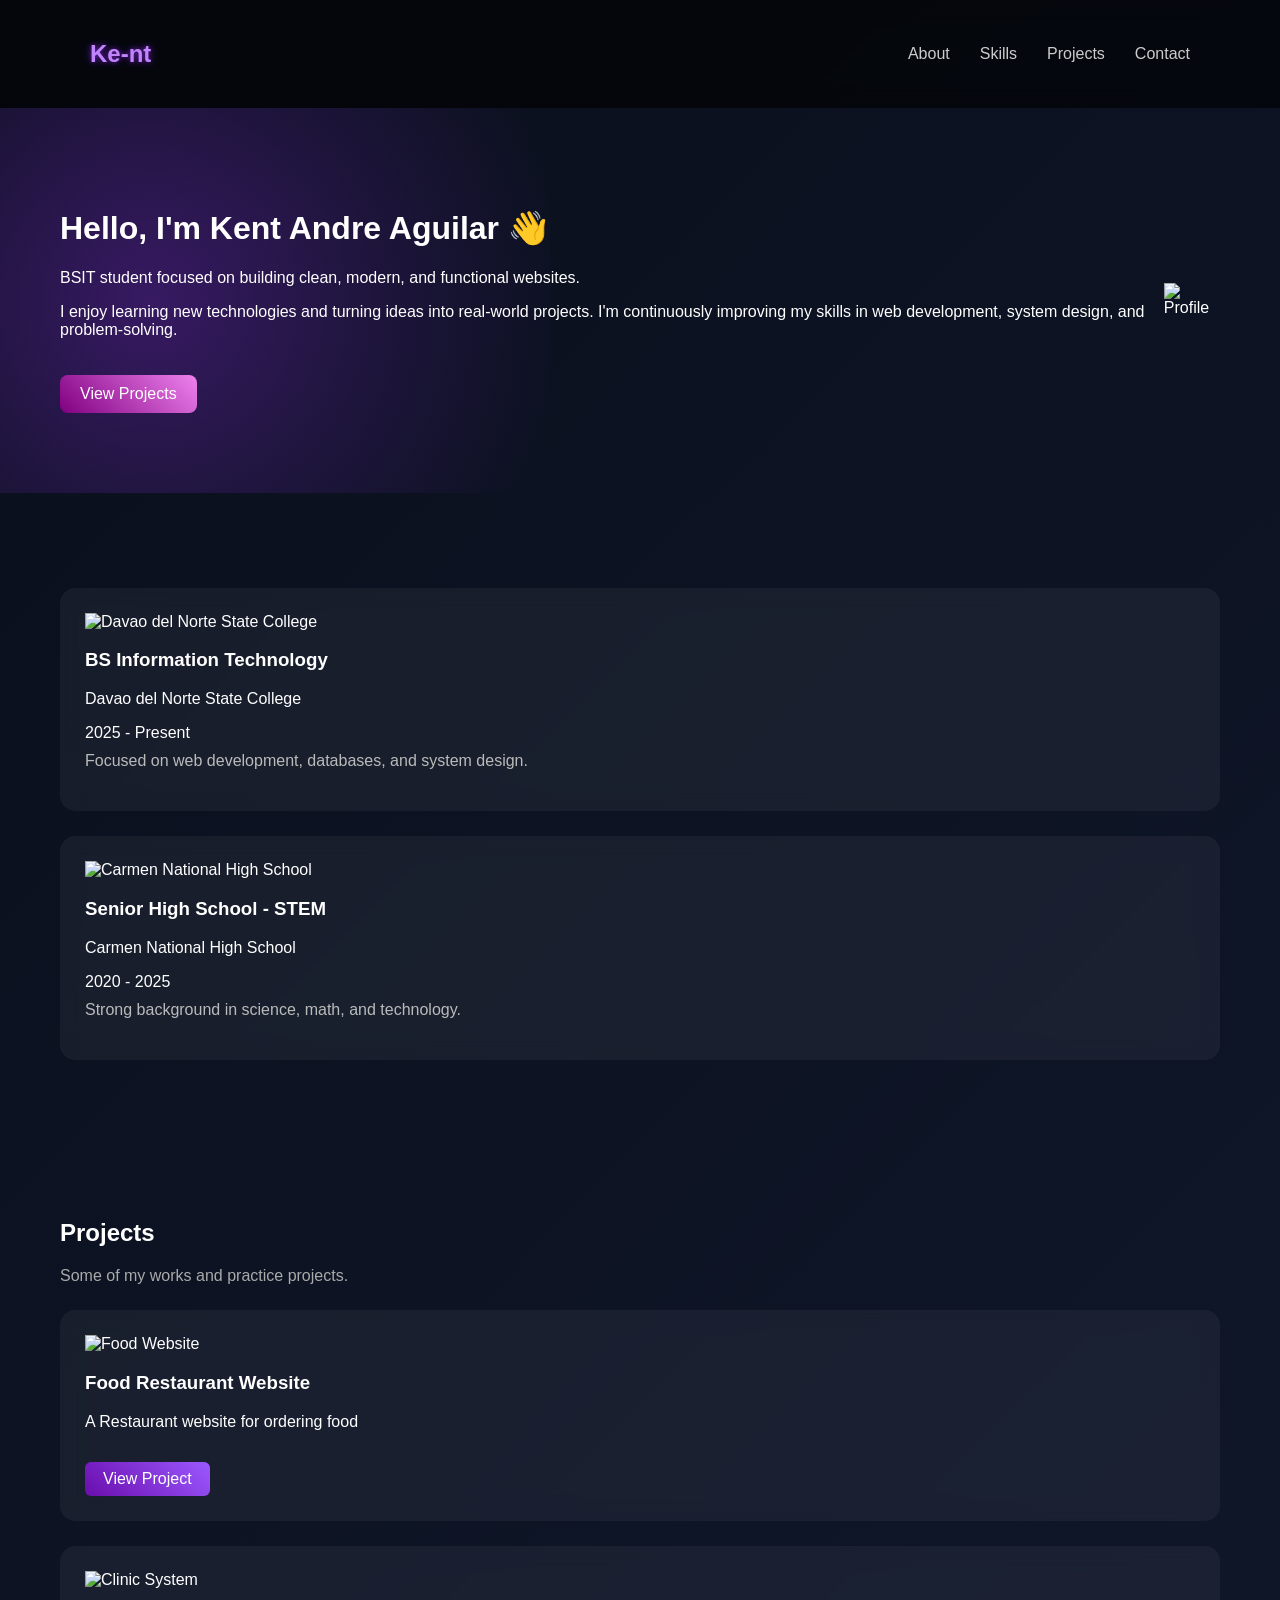
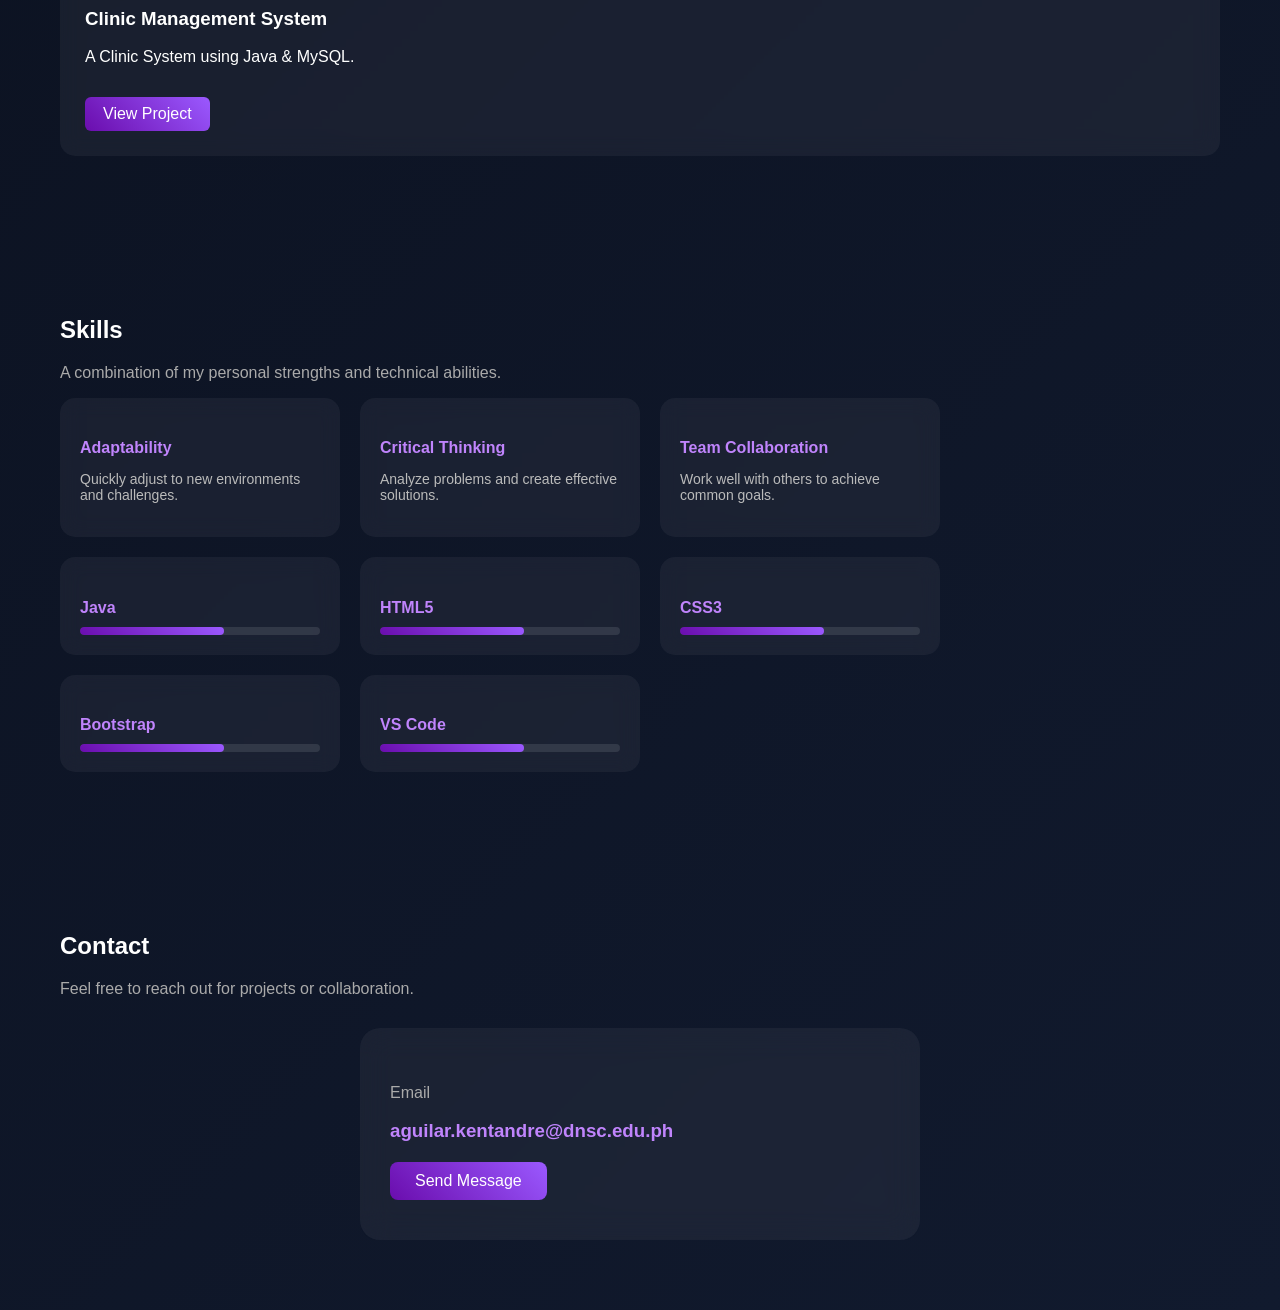
==== index.html @ 95d087f0 "Update index.html" ====
<!DOCTYPE html>
<html lang="en">
<head>
  <meta charset="UTF-8">
  <meta name="viewport" content="width=device-width, initial-scale=1.0">

  <title>Kent Portfolio</title>

  <!-- GOOGLE FONT -->
  <link href="https://fonts.googleapis.com/css2?family=Poppins:wght@300;400;600;700&display=swap" rel="stylesheet">

  <!-- CSS -->
  <link rel="stylesheet" href="style.css">
</head>

<body>

<nav class="navbar">
  <div class="container nav-container">
    <h2 class="logo">Ke-nt</h2>

    <ul class="nav-links">
      <li><a href="#about">About</a></li>
      <li><a href="#skills">Skills</a></li>
      <li><a href="#projects">Projects</a></li>
      <li><a href="#contact">Contact</a></li>
    </ul>
  </div>
</nav>
<!-- HERO -->

  <div class="container hero">
    <div class="hero-text">
      <h1>Hello, I'm Kent Andre Aguilar 👋</h1>

      <p class="subtitle">
        BSIT student focused on building clean, modern, and functional websites.
      </p>

      <p>
        I enjoy learning new technologies and turning ideas into real-world projects.
        I'm continuously improving my skills in web development, system design,
        and problem-solving.
      </p>

      <a href="#projects" class="btn">View Projects</a>
    </div>

    <div class="hero-img">
      <img src="profile.jpg" alt="Profile">
    </div>
  </div>

 <section id="about">
<div class="card">
  <img src="dnsc.jpg" alt="Davao del Norte State College" class="school-img">

  <h3>BS Information Technology</h3>
  <p>Davao del Norte State College</p>
  <span>2025 - Present</span>

  <p class="card-desc">
    Focused on web development, databases, and system design.
  </p>
</div>

<div class="card">
  <img src="cnhs.jpg" alt="Carmen National High School" class="school-img">

  <h3>Senior High School - STEM</h3>
  <p>Carmen National High School</p>
  <span>2020 - 2025</span>

  <p class="card-desc">
    Strong background in science, math, and technology.
  </p>
</div>
</section>

<!-- PROJECTS -->
<section id="projects">
  <div class="container">
    <h2>Projects</h2>
    <p class="section-desc">
      Some of my works and practice projects.
    </p>

    <div class="projects-grid">

      <div class="project-card">
        <img src="project1.jpg" alt="Food Website" class="project-img">

        <h3>Food Restaurant Website</h3>
        <p>A Restaurant website for ordering food</p>
        <a href="https://github.com/kent-andre" target="_blank">View Project</a>
      </div>

      <div class="project-card">
        <img src="project2.jpg" alt="Clinic System" class="project-img">

        <h3>Clinic Management System</h3>
        <p>A Clinic System using Java & MySQL.</p>
        <a href="https://github.com/kent-andre" target="_blank">View Project</a>
      </div>

    </div>
  </div>
</section>

<!-- SKILLS -->
<section id="skills">
  <div class="container">
    <h2>Skills</h2>
    <p class="section-desc">
      A combination of my personal strengths and technical abilities.
    </p>

    <div class="skills-grid">

      <!-- SOFT SKILLS -->
      <div class="skill-card">
        <h4>Adaptability</h4>
        <p>Quickly adjust to new environments and challenges.</p>
      </div>

      <div class="skill-card">
        <h4>Critical Thinking</h4>
        <p>Analyze problems and create effective solutions.</p>
      </div>

      <div class="skill-card">
        <h4>Team Collaboration</h4>
        <p>Work well with others to achieve common goals.</p>
      </div>

      <!-- TECH SKILLS -->
      <div class="tech-card">
        <h4>Java</h4>
        <div class="bar"><span class="fill three"></span></div>
      </div>

      <div class="tech-card">
        <h4>HTML5</h4>
        <div class="bar"><span class="fill three"></span></div>
      </div>

      <div class="tech-card">
        <h4>CSS3</h4>
        <div class="bar"><span class="fill three"></span></div>
      </div>

      <div class="tech-card">
        <h4>Bootstrap</h4>
        <div class="bar"><span class="fill three"></span></div>
      </div>

      <div class="tech-card">
        <h4>VS Code</h4>
        <div class="bar"><span class="fill three"></span></div>
      </div>

    </div>
  </div>
</section>

<!-- CONTACT -->
<section id="contact">
  <div class="container contact-container">
    
    <h2>Contact</h2>
    <p class="section-desc">
      Feel free to reach out for projects or collaboration.
    </p>

    <div class="contact-card">
      <p>Email</p>
      <h3>aguilar.kentandre@dnsc.edu.ph</h3>
      <a href="mailto:aguilar.kentandre@dnsc.edu.ph" class="contact-btn">Send Message</a>
    </div>

  </div>
</section>

</body>
</html>
---- style.css ----
body {
  margin: 0;
  font-family: 'Segoe UI', sans-serif;
  background: linear-gradient(135deg, #0a0f1c, #111a2e);
  color: white;
}
html {
  scroll-behavior: smooth;
}

body {
  scroll-behavior: smooth;
}
section {
  padding: 100px 60px;
}
.logo {
  font-weight: 700;
  color: #c084fc;
  text-shadow:
    0 0 5px rgba(138, 43, 226, 0.6),
    0 0 10px rgba(138, 43, 226, 0.5);
  transition: 0.3s;
}

.logo:hover {
  text-shadow:
    0 0 10px rgba(138, 43, 226, 0.9),
    0 0 20px rgba(138, 43, 226, 0.8),
    0 0 40px rgba(138, 43, 226, 0.6),
    0 0 60px rgba(138, 43, 226, 0.4);
}
/* NAVBAR */
.navbar {
  width: 100%;
  background: rgba(0,0,0,0.6);
  backdrop-filter: blur(10px);
}

/* CONTAINER CONTROLS WIDTH */
.nav-container {
  max-width: 1100px;
  margin: auto;
  padding: 20px 0;

  display: flex;
  align-items: center;
  justify-content: space-between;
}

/* LOGO */
.logo {
  font-weight: 700;
}

/* NAV LINKS */
.nav-links {
  list-style: none;
  display: flex;
  gap: 30px;
}

/* LINKS */
.nav-links a {
  text-decoration: none;
  color: #ccc;
  position: relative;
  transition: 0.3s;
}

.nav-links a:hover {
  color: white;
}

/* GLOW UNDERLINE */
.nav-links a::after {
  content: "";
  position: absolute;
  left: 0;
  bottom: -5px;
  width: 0%;
  height: 2px;
  background: violet;
  transition: 0.3s;
}

.nav-links a:hover::after {
  width: 100%;
  box-shadow: 0 0 10px violet;
}

/* HERO */
.hero {
  display: flex;
  align-items: center;
  justify-content: space-between;
  padding: 80px 60px;
  position: relative;
  overflow: hidden;
}

/* Purple glow background */
.hero::before {
  content: "";
  position: absolute;
  left: -250px;
  top: 50%;
  transform: translateY(-50%);

  width: 800px;
  height: 800px;

  background: radial-gradient(
    circle,
    rgba(138, 43, 226, 0.35) 0%,
    rgba(138, 43, 226, 0.15) 40%,
    transparent 75%
  );

  z-index: -1;
}

/* BUTTON */
.btn {
  display: inline-block;
  margin-top: 20px;
  padding: 10px 20px;
  background: linear-gradient(45deg, purple, violet);
  border-radius: 8px;
  text-decoration: none;
  color: white;
  transition: 0.3s;
}

.btn:hover {
  transform: translateY(-2px);
  box-shadow: 
    0 0 10px rgba(138, 43, 226, 0.7),
    0 0 25px rgba(138, 43, 226, 0.5),
    0 0 40px rgba(138, 43, 226, 0.3);
}

/* SECTIONS */
section {
  padding: 70px 60px;
}

.section-desc {
  color: #aaa;
  max-width: 600px;
}

/* CARDS */
.card, .project-card {
  background: rgba(255,255,255,0.05);
  padding: 25px;
  margin-top: 25px;
  border-radius: 15px;
  backdrop-filter: blur(10px);
  transition: 0.3s;
}

.card:hover, .project-card:hover {
  transform: translateY(-5px);
  background: rgba(255,255,255,0.07);
  box-shadow: 
    0 0 10px rgba(138, 43, 226, 0.6),
    0 0 25px rgba(138, 43, 226, 0.4),
    0 0 50px rgba(138, 43, 226, 0.2);
}

/* CARD TEXT */
.card-desc {
  color: #bbb;
  margin-top: 10px;
}

/* PROJECT BUTTON */
.project-card a {
  display: inline-block;
  margin-top: 15px;
  padding: 8px 18px;
  background: linear-gradient(45deg, #6a0dad, #9b59ff);
  border-radius: 6px;
  text-decoration: none;
  color: white;
  transition: 0.3s;
}

.project-card a:hover {
  box-shadow: 
    0 0 10px rgba(155, 89, 255, 0.7),
    0 0 25px rgba(155, 89, 255, 0.5),
    0 0 40px rgba(155, 89, 255, 0.3);
}

/* GRID */
.skills-grid {
  display: flex;
  flex-wrap: wrap;
  gap: 20px;
}

/* BOTH CARDS SHARE STYLE */
.skill-card, .tech-card {
  width: 240px;
  padding: 20px;
  background: rgba(255,255,255,0.05);
  border-radius: 15px;
  backdrop-filter: blur(10px);
  transition: 0.3s;
  position: relative;
  overflow: hidden;
}

/* HOVER GLOW */
.skill-card:hover, .tech-card:hover {
  transform: translateY(-5px);
  box-shadow:
    0 0 10px rgba(138, 43, 226, 0.6),
    0 0 25px rgba(138, 43, 226, 0.4);
}

/* TITLES */
.skill-card h4,
.tech-card h4 {
  margin-bottom: 10px;
  color: #c084fc;
}

/* TEXT */
.skill-card p {
  font-size: 14px;
  color: #bbb;
}

/* GLOW LINE EFFECT */
.skill-card::before,
.tech-card::before {
  content: "";
  position: absolute;
  top: 0;
  left: -100%;
  width: 100%;
  height: 2px;
  background: linear-gradient(90deg, transparent, violet, transparent);
  transition: 0.5s;
}

.skill-card:hover::before,
.tech-card:hover::before {
  left: 100%;
}

/* BAR */
.bar {
  width: 100%;
  height: 8px;
  background: rgba(255,255,255,0.1);
  border-radius: 10px;
  margin-top: 8px;
  overflow: hidden;
}

/* FILL */
.fill {
  display: block;
  height: 100%;
  background: linear-gradient(45deg, #6a0dad, #9b59ff);
  border-radius: 10px;
}

/* 3/5 LEVEL */
.fill.three {
  width: 60%;
}

/* CONTACT CARD */
.contact-card {
  margin-top: 30px;
  padding: 40px 30px;
  max-width: 500px;
  margin-left: auto;
  margin-right: auto;

  background: rgba(255,255,255,0.05);
  border-radius: 20px;
  backdrop-filter: blur(15px);

  position: relative;
  overflow: hidden;
  transition: 0.3s;
}

/* GLOW EFFECT */
.contact-card:hover {
  transform: translateY(-5px);
  box-shadow:
    0 0 15px rgba(138, 43, 226, 0.6),
    0 0 40px rgba(138, 43, 226, 0.4),
    0 0 70px rgba(138, 43, 226, 0.2);
}

/* LIGHT SWEEP EFFECT */
.contact-card::before {
  content: "";
  position: absolute;
  top: 0;
  left: -100%;
  width: 100%;
  height: 3px;
  background: linear-gradient(90deg, transparent, violet, transparent);
  transition: 0.6s;
}

.contact-card:hover::before {
  left: 100%;
}

/* EMAIL TEXT */
.contact-card p {
  color: #aaa;
  margin-bottom: 10px;
}

.contact-card h3 {
  margin-bottom: 20px;
  color: #c084fc;
}

/* BUTTON */
.contact-btn {
  display: inline-block;
  padding: 10px 25px;
  background: linear-gradient(45deg, #6a0dad, #9b59ff);
  border-radius: 8px;
  text-decoration: none;
  color: white;
  transition: 0.3s;
}

.contact-btn:hover {
  box-shadow:
    0 0 10px rgba(138, 43, 226, 0.7),
    0 0 25px rgba(138, 43, 226, 0.5);
}
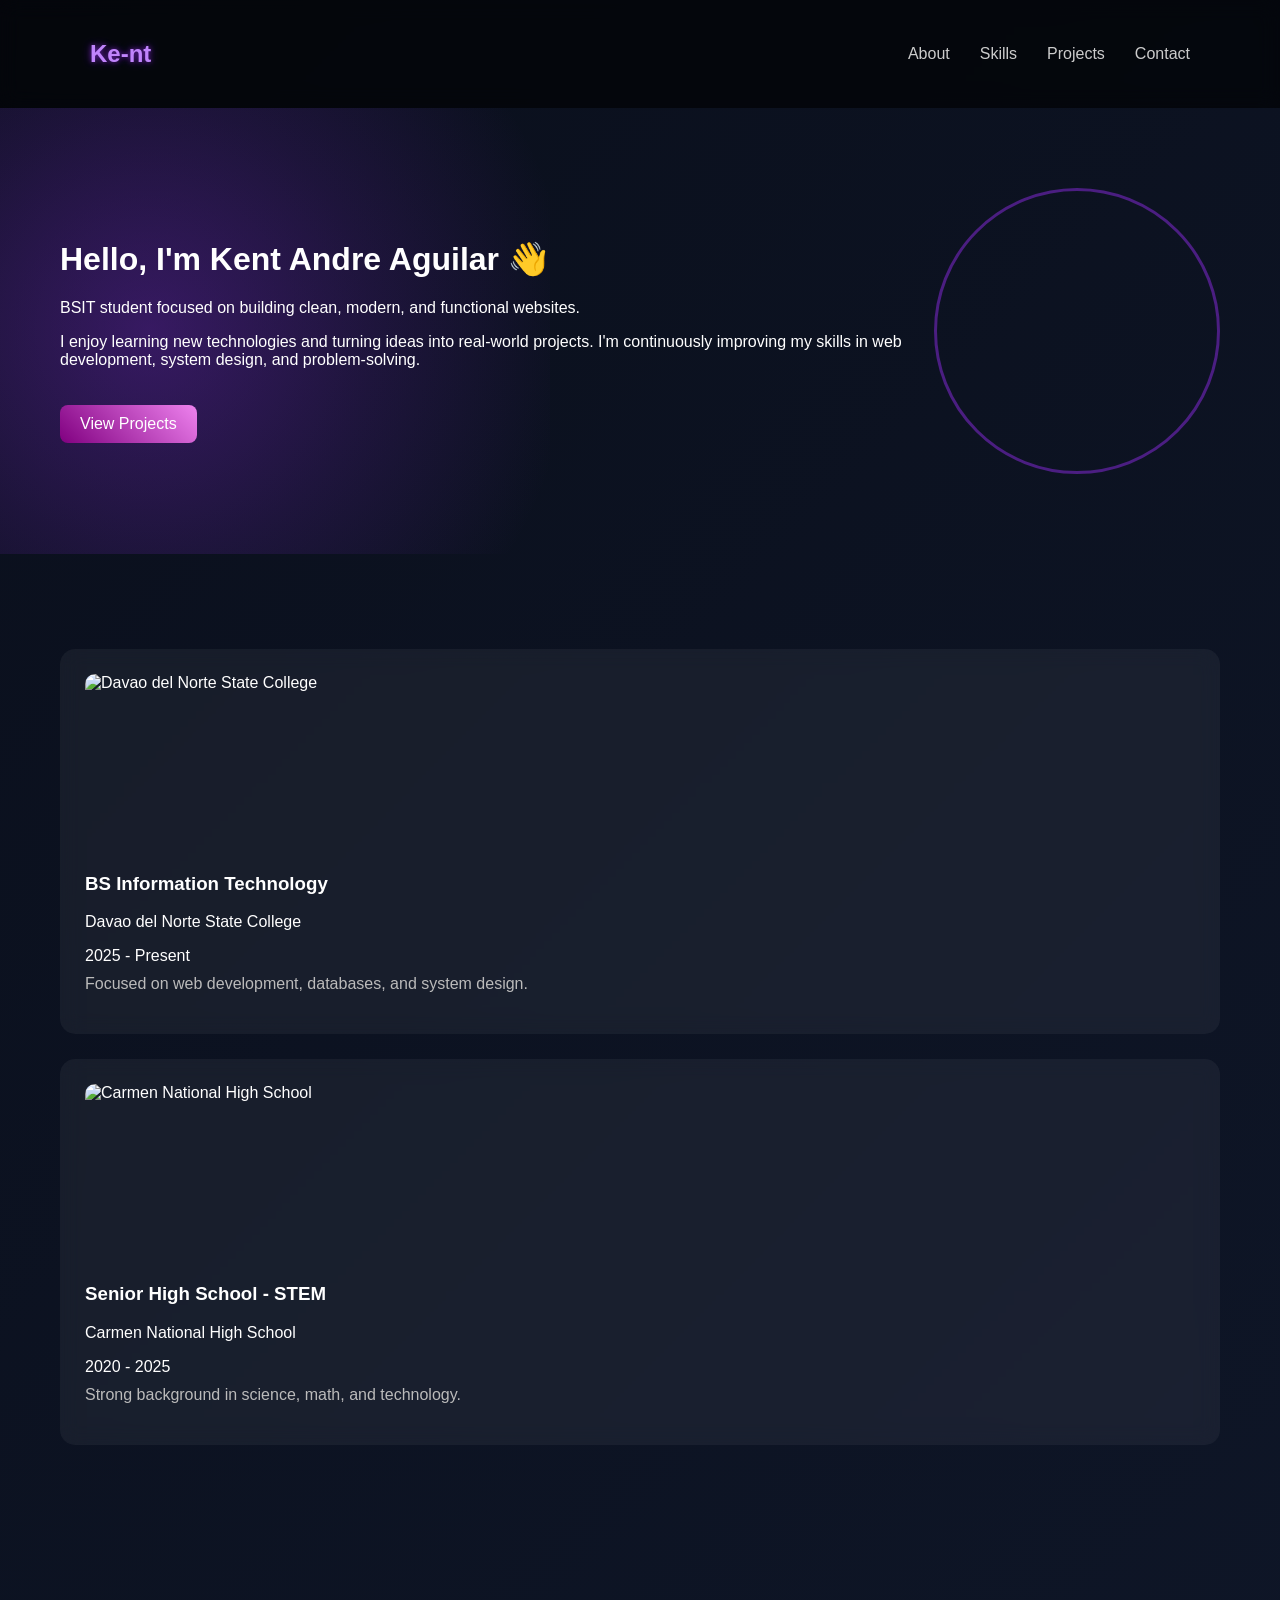
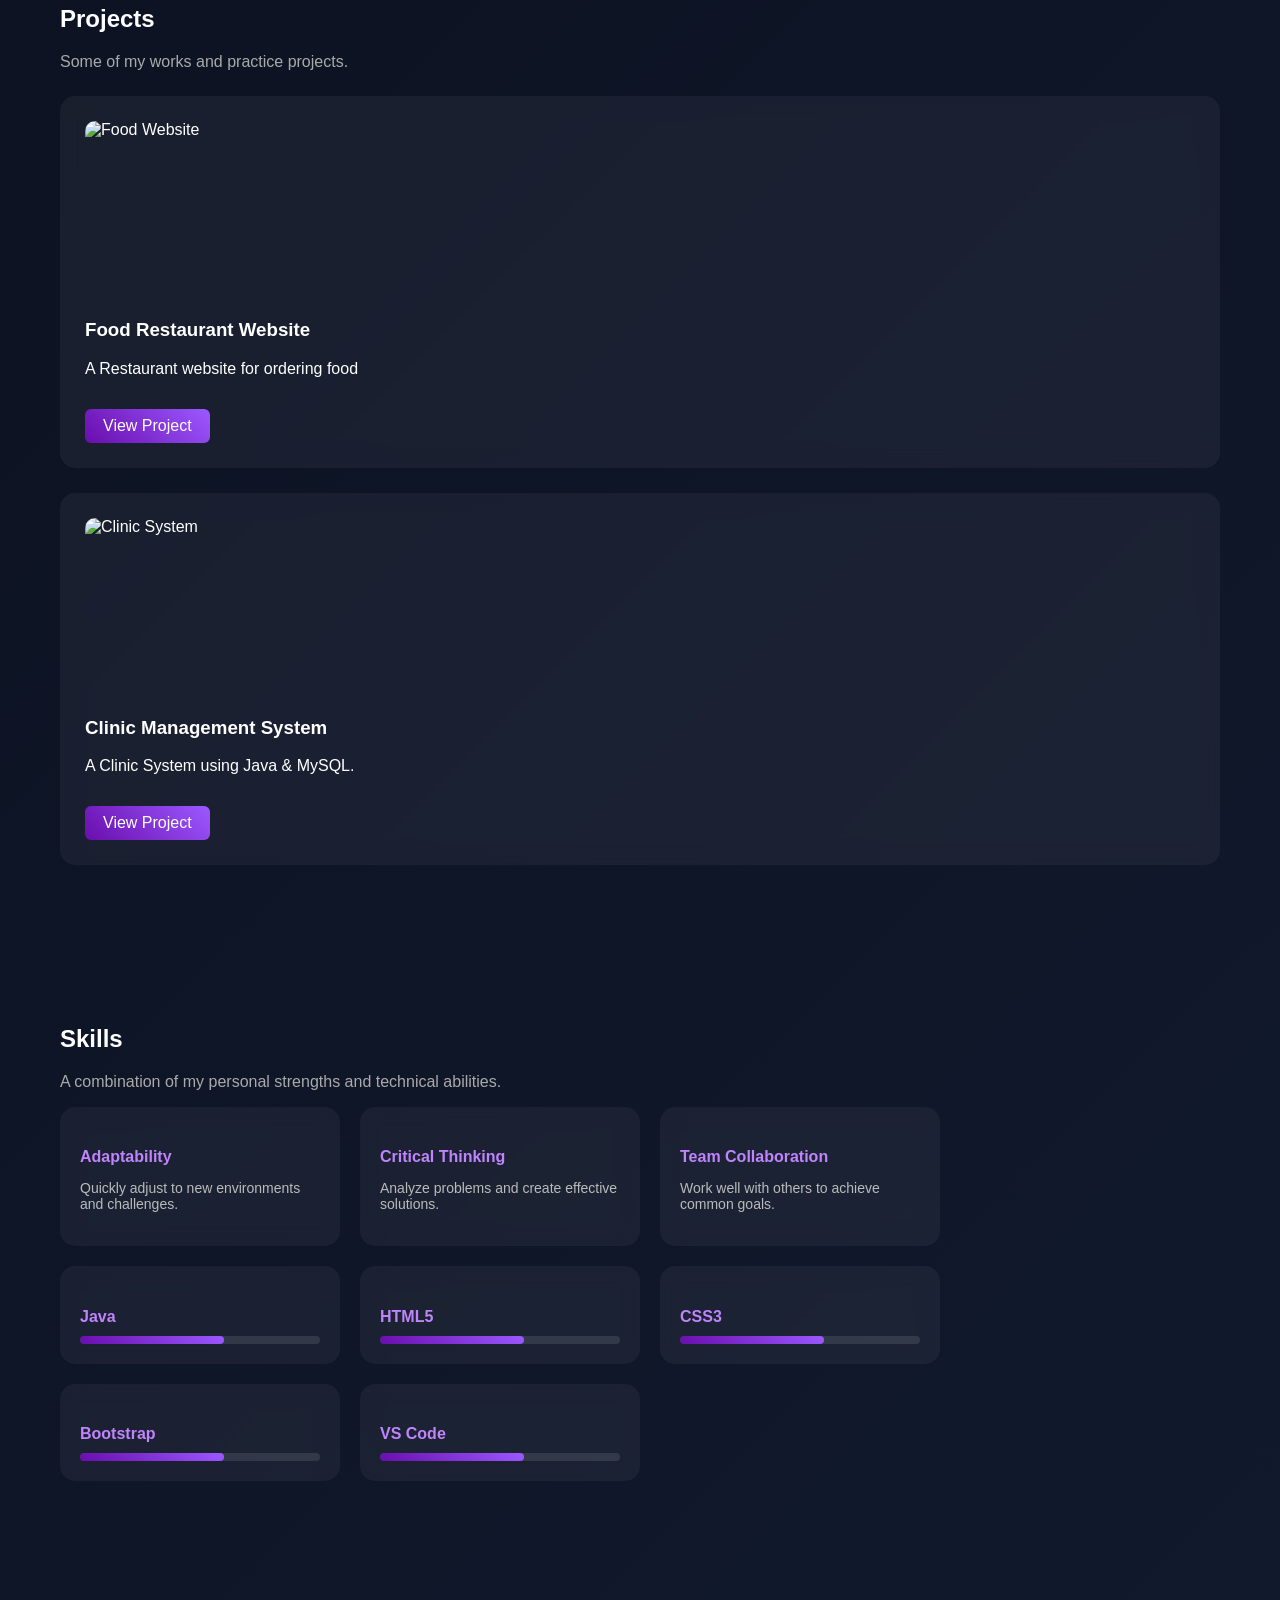
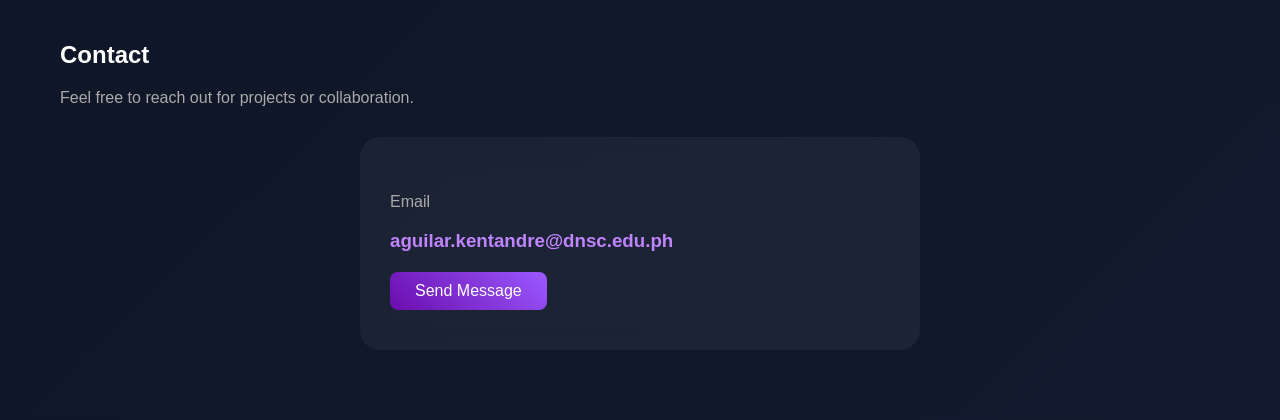
==== commit 7686b771: "Update index.html" ====
--- a/index.html
+++ b/index.html
@@ -96,7 +96,7 @@
       </div>
 
       <div class="project-card">
-        <img src="project2.jpg" alt="Clinic System" class="project-img">
+        <img src="project2.png" alt="Clinic System" class="project-img">
 
         <h3>Clinic Management System</h3>
         <p>A Clinic System using Java & MySQL.</p>
--- a/style.css
+++ b/style.css
@@ -4,6 +4,13 @@
   background: linear-gradient(135deg, #0a0f1c, #111a2e);
   color: white;
 }
+
+img {
+  max-width: 100%;
+  height: auto;
+  display: block;
+}
+
 html {
   scroll-behavior: smooth;
 }
@@ -99,6 +106,14 @@
   overflow: hidden;
 }
 
+.hero-img img {
+  width: 280px;
+  height: 280px;
+  object-fit: cover;
+  border-radius: 50%;
+  border: 3px solid rgba(138, 43, 226, 0.5);
+}
+
 /* Purple glow background */
 .hero::before {
   content: "";
@@ -275,6 +290,21 @@
   width: 60%;
 }
 
+.school-img {
+  width: 100%;
+  height: 180px;
+  object-fit: cover;
+  border-radius: 10px;
+  margin-bottom: 15px;
+}
+
+.project-img {
+  width: 100%;
+  height: 180px;
+  object-fit: cover;
+  border-radius: 10px;
+  margin-bottom: 15px;
+}
 /* CONTACT CARD */
 .contact-card {
   margin-top: 30px;
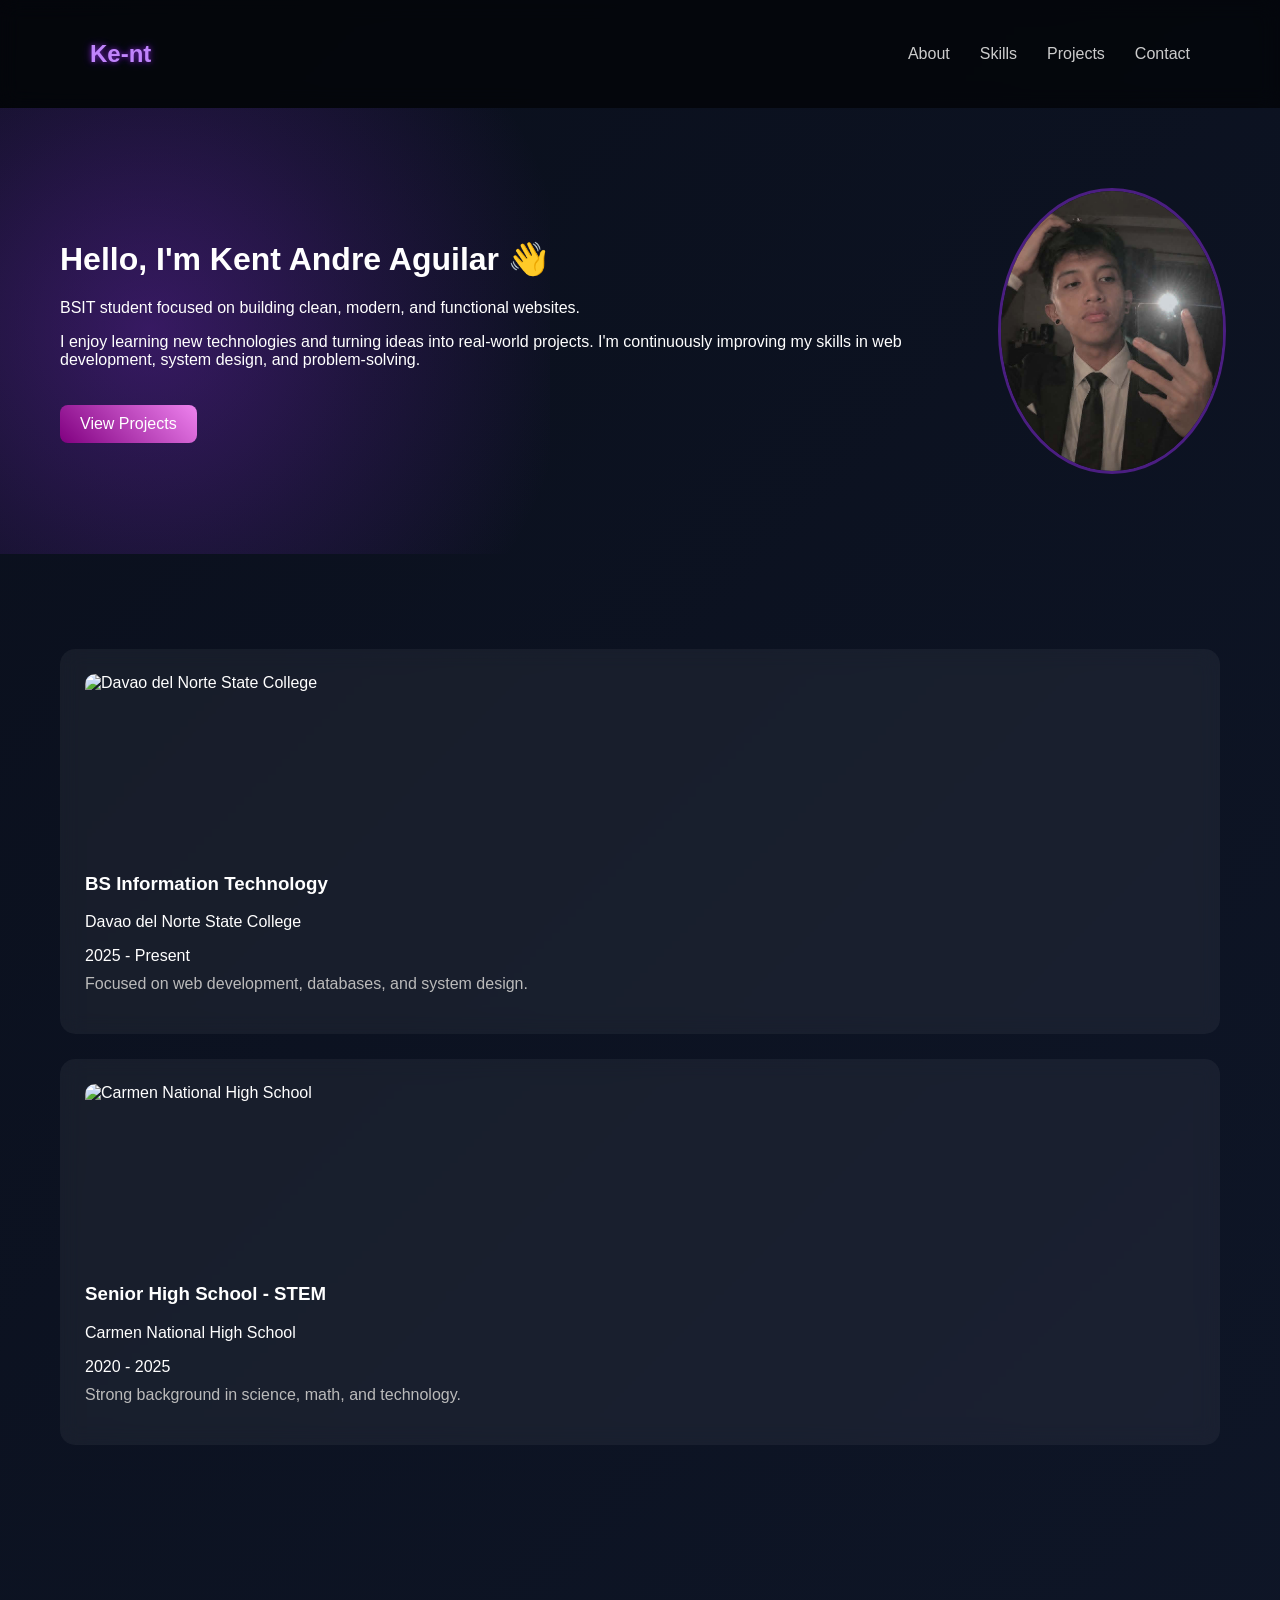
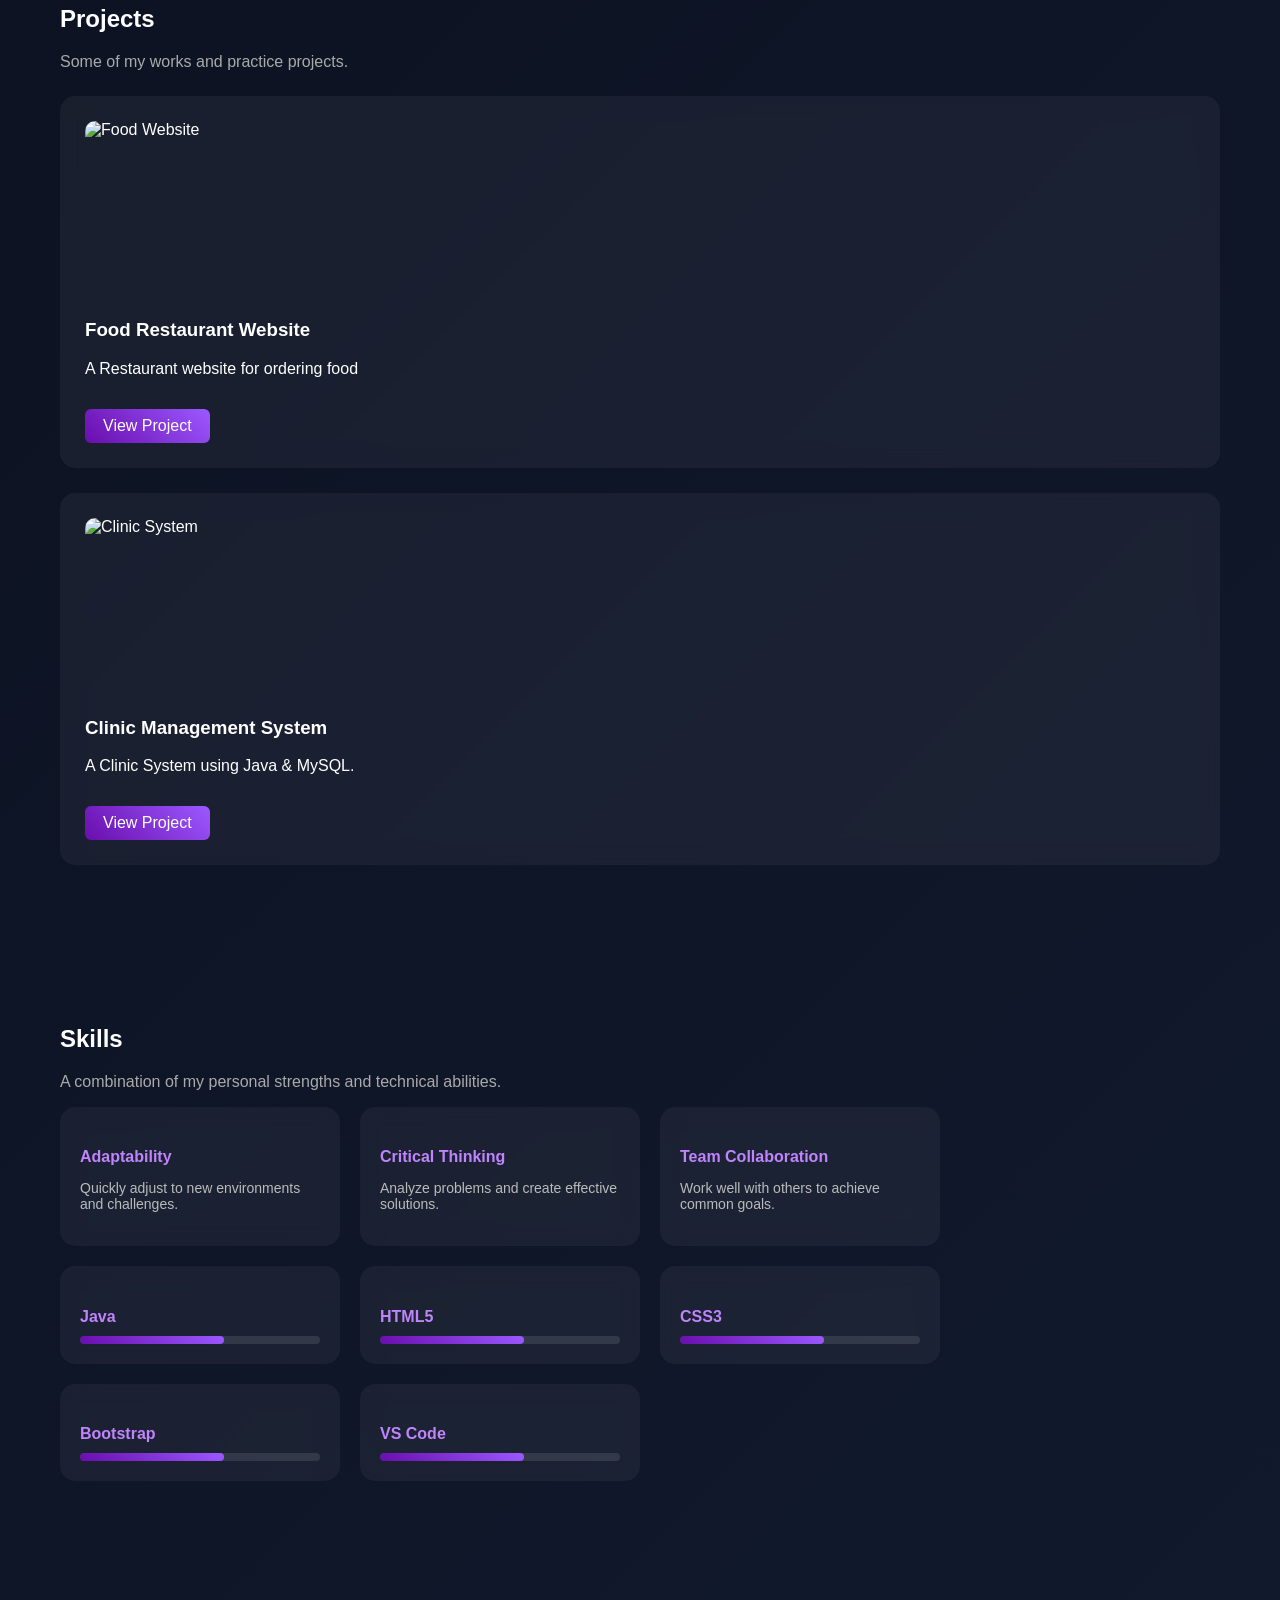
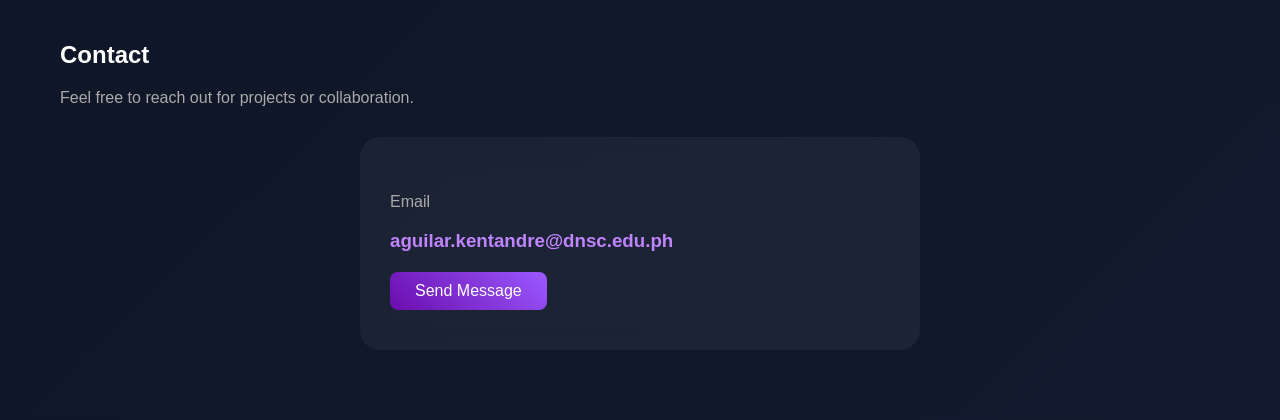
==== commit 4918c134: "Update index.html" ====
--- a/index.html
+++ b/index.html
@@ -47,7 +47,7 @@
     </div>
 
     <div class="hero-img">
-      <img src="profile.jpg" alt="Profile">
+      <img src="images/profile.jpg" alt="Profile">
     </div>
   </div>
 
--- a/style.css
+++ b/style.css
@@ -4,6 +4,7 @@
   background: linear-gradient(135deg, #0a0f1c, #111a2e);
   color: white;
 }
+
 
 img {
   max-width: 100%;
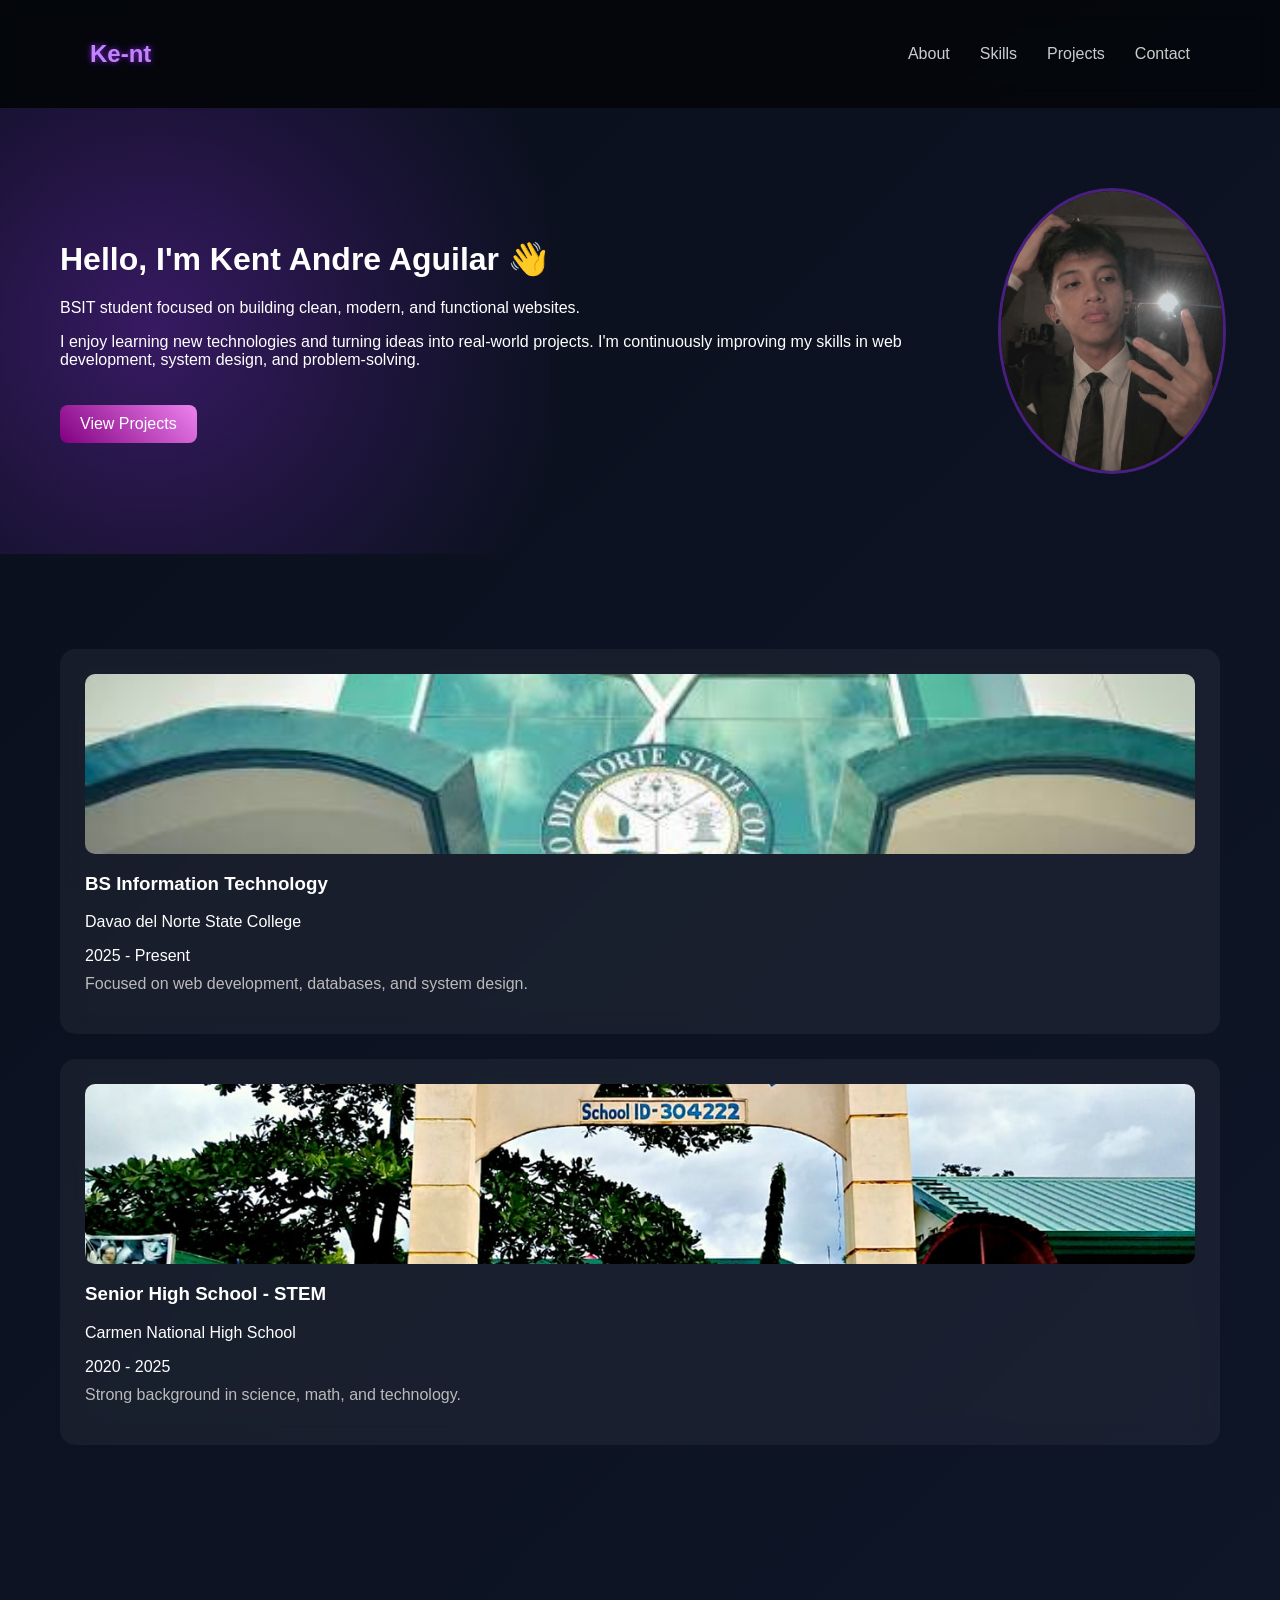
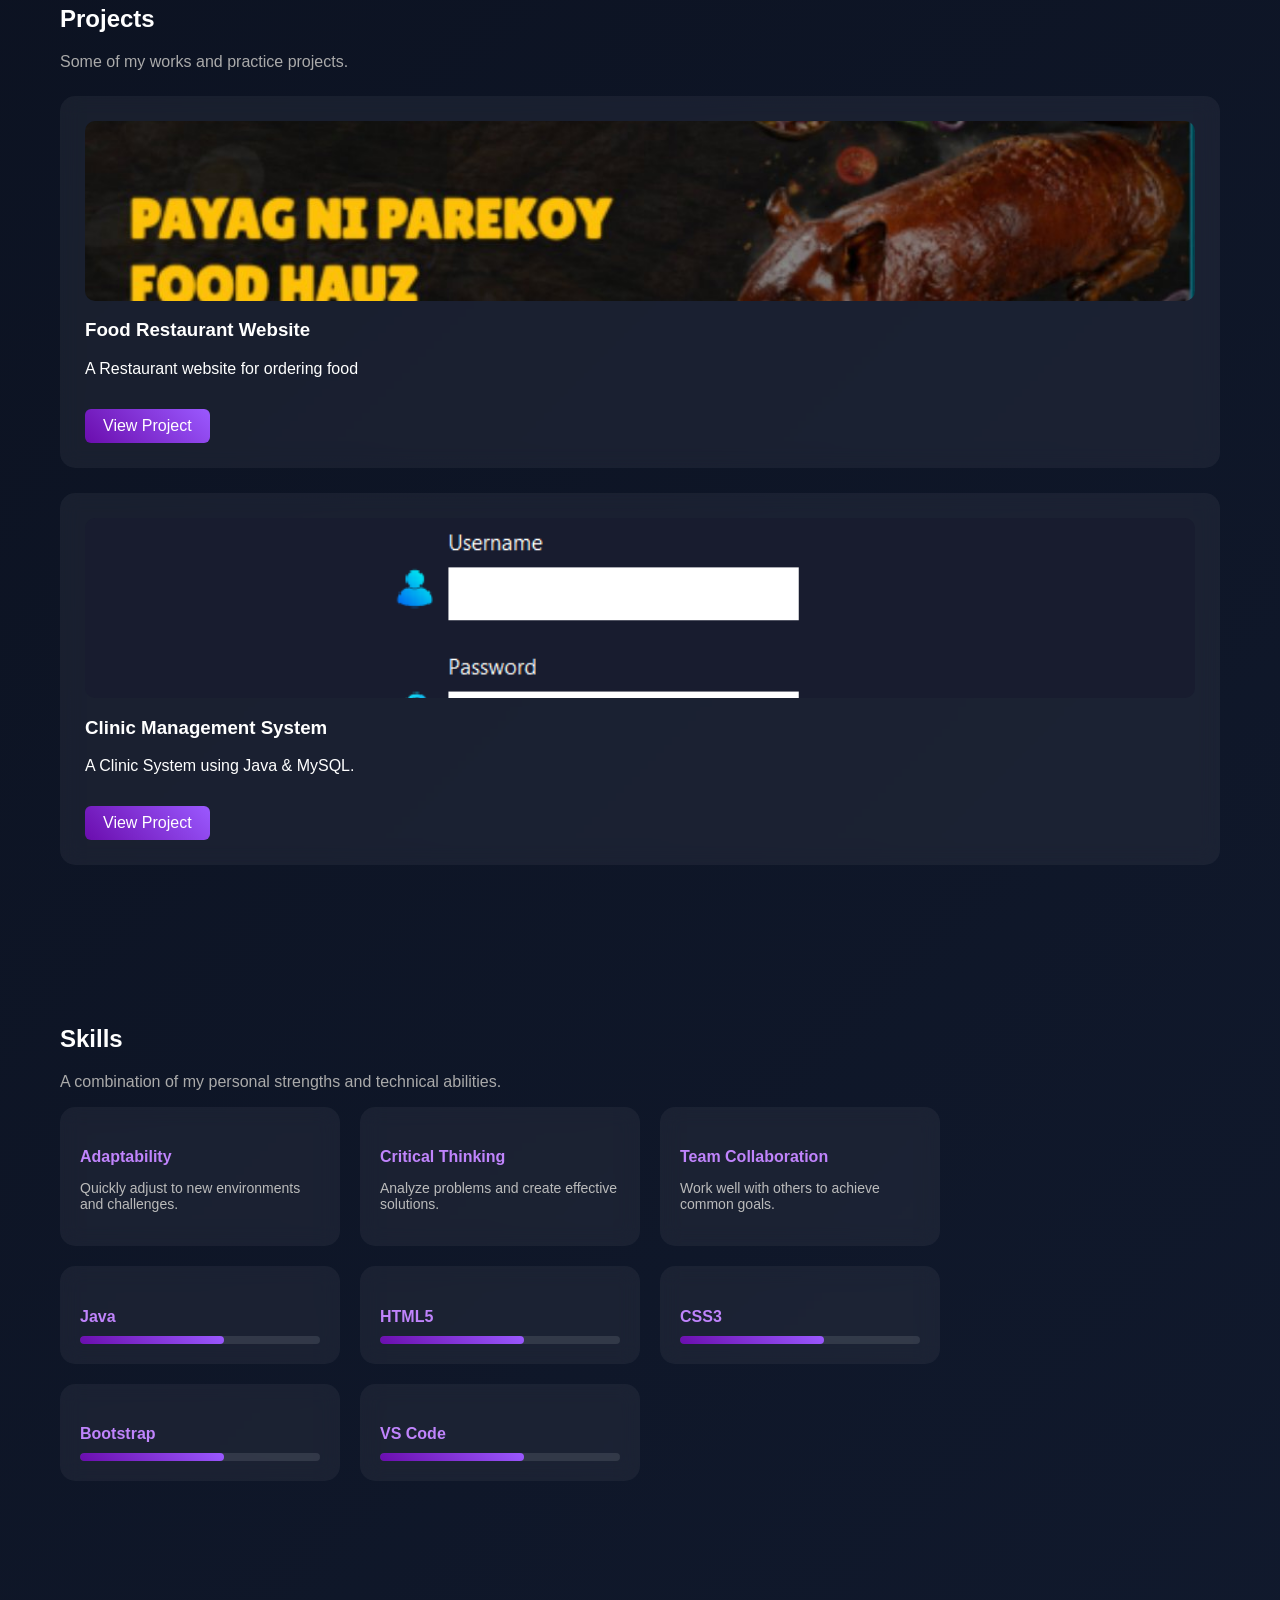
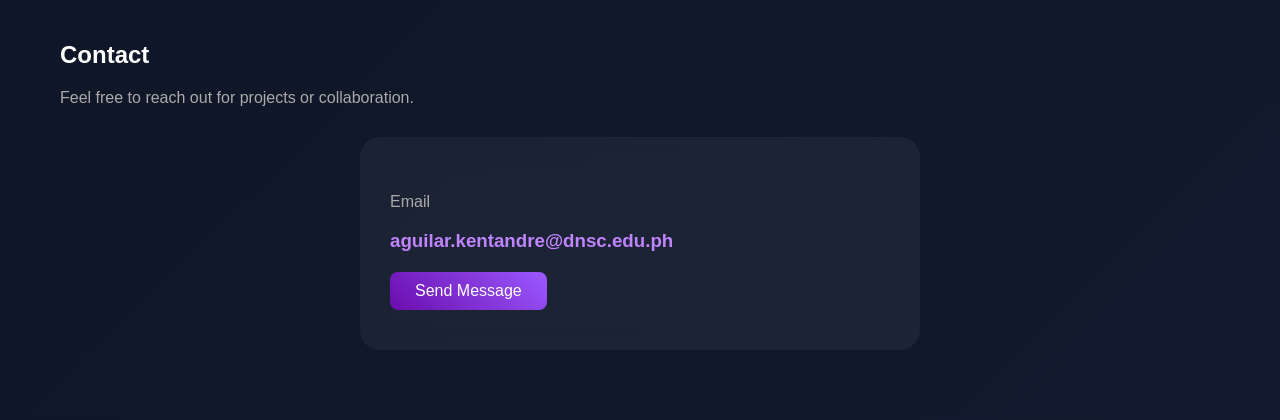
==== commit 674871f7: "Update index.html" ====
--- a/index.html
+++ b/index.html
@@ -53,7 +53,7 @@
 
  <section id="about">
 <div class="card">
-  <img src="dnsc.jpg" alt="Davao del Norte State College" class="school-img">
+  <img src="images/dnsc.jpg" alt="Davao del Norte State College" class="school-img">
 
   <h3>BS Information Technology</h3>
   <p>Davao del Norte State College</p>
@@ -65,7 +65,7 @@
 </div>
 
 <div class="card">
-  <img src="cnhs.jpg" alt="Carmen National High School" class="school-img">
+  <img src="images/cnhs.jpg" alt="Carmen National High School" class="school-img">
 
   <h3>Senior High School - STEM</h3>
   <p>Carmen National High School</p>
@@ -88,7 +88,7 @@
     <div class="projects-grid">
 
       <div class="project-card">
-        <img src="project1.jpg" alt="Food Website" class="project-img">
+        <img src="images/project1.jpg" alt="Food Website" class="project-img">
 
         <h3>Food Restaurant Website</h3>
         <p>A Restaurant website for ordering food</p>
@@ -96,7 +96,7 @@
       </div>
 
       <div class="project-card">
-        <img src="project2.png" alt="Clinic System" class="project-img">
+        <img src="images/project2.png" alt="Clinic System" class="project-img">
 
         <h3>Clinic Management System</h3>
         <p>A Clinic System using Java & MySQL.</p>
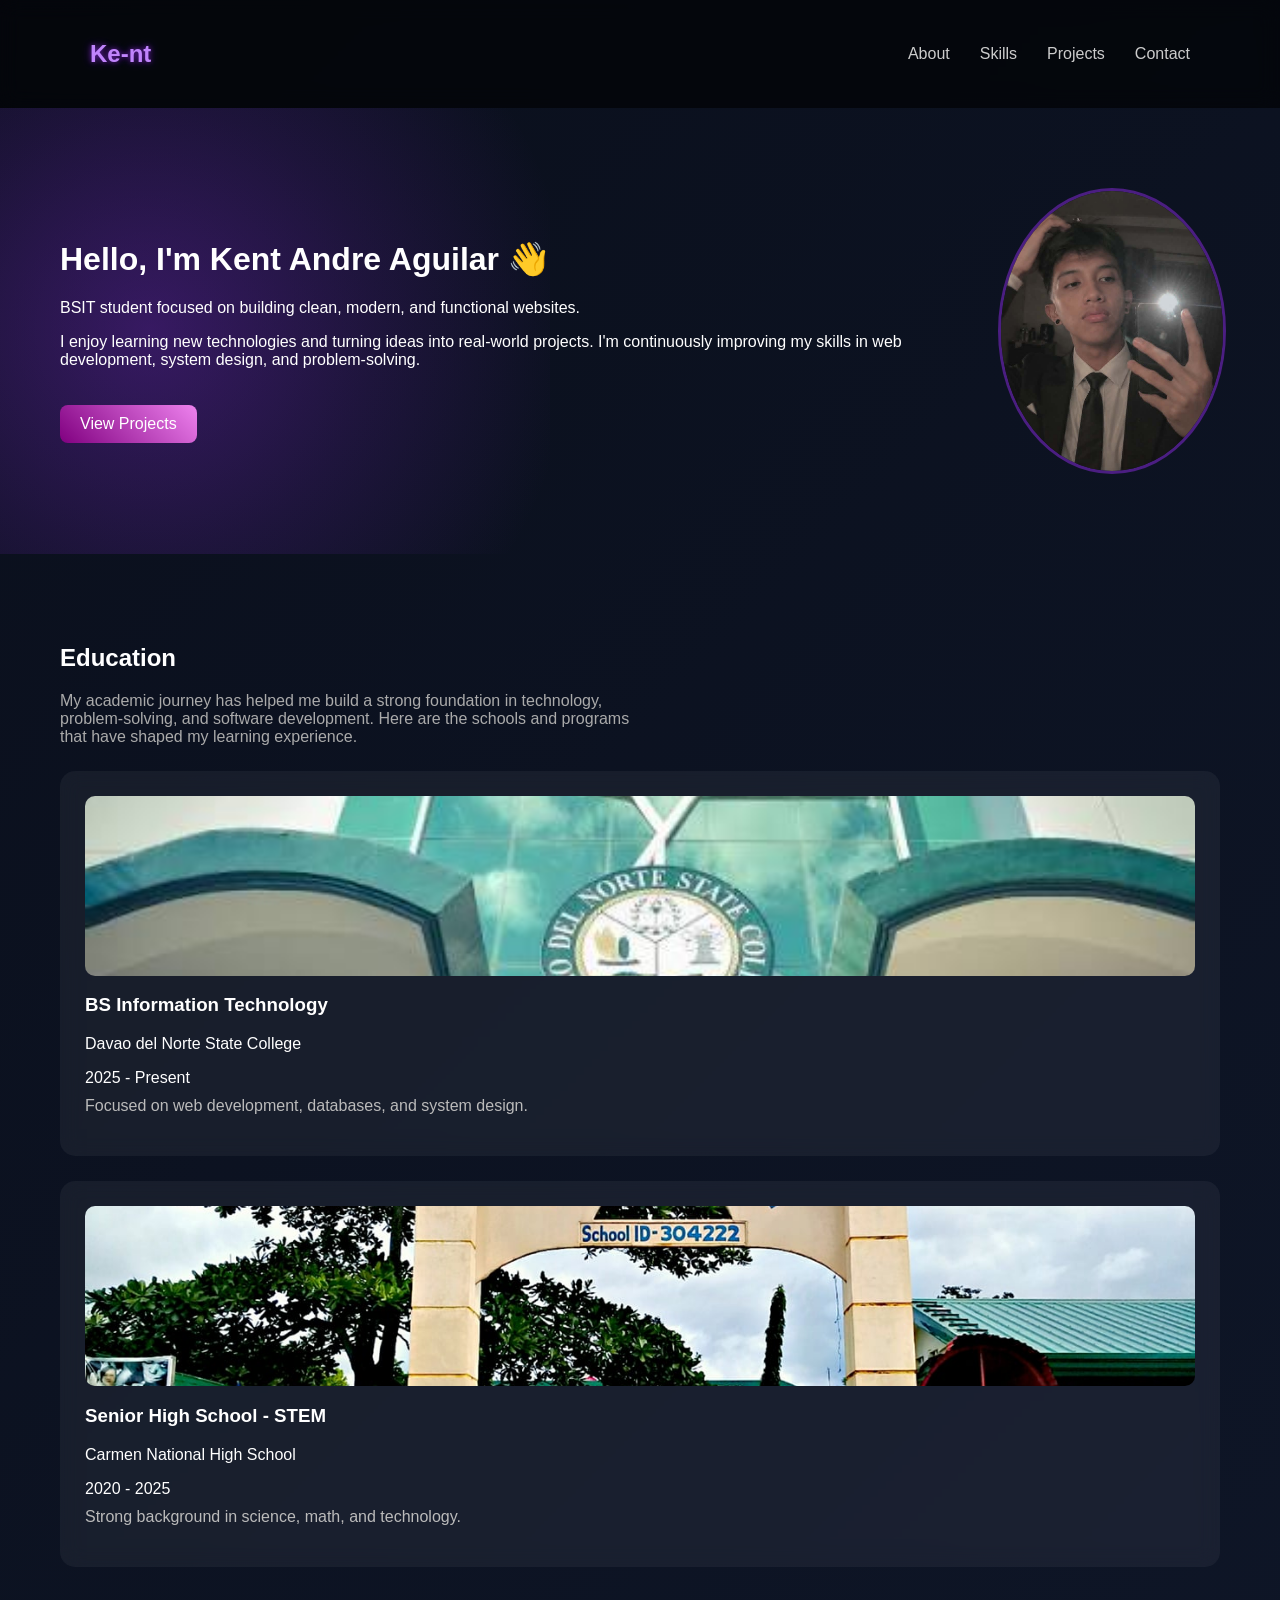
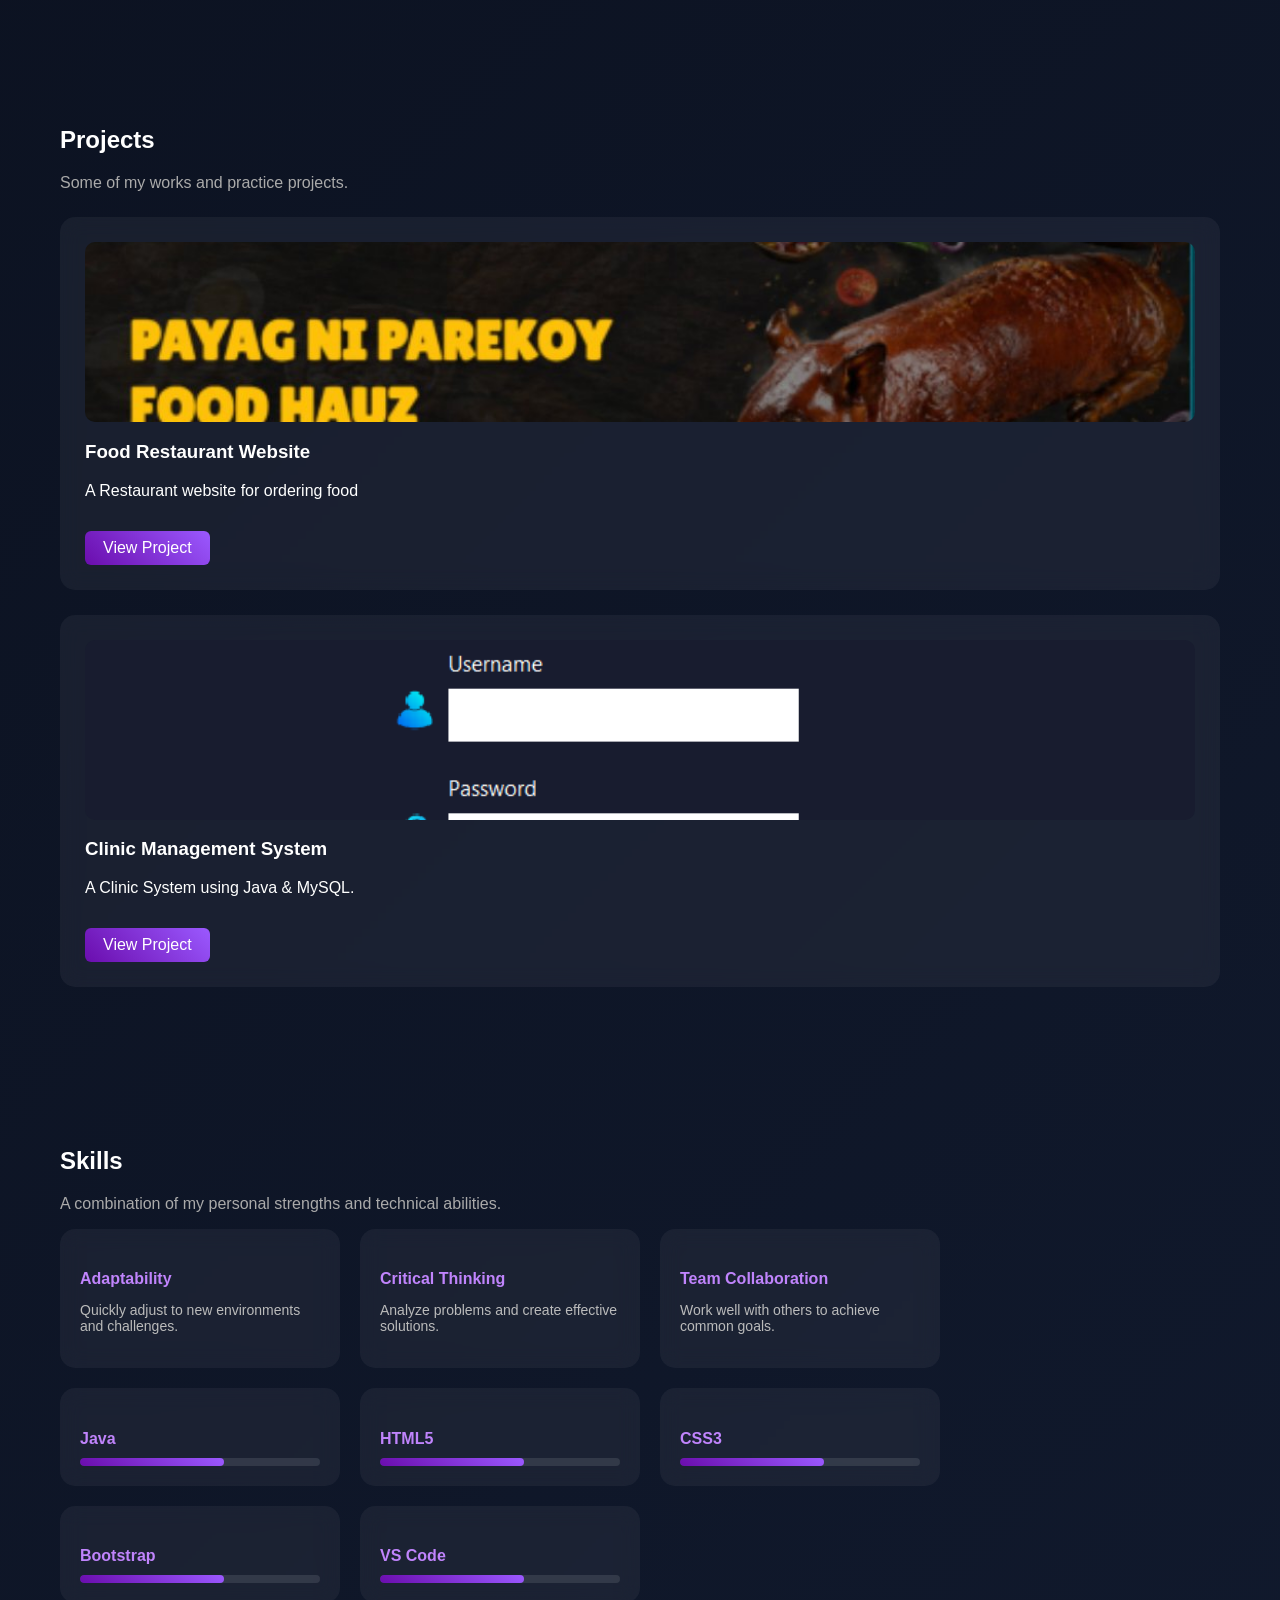
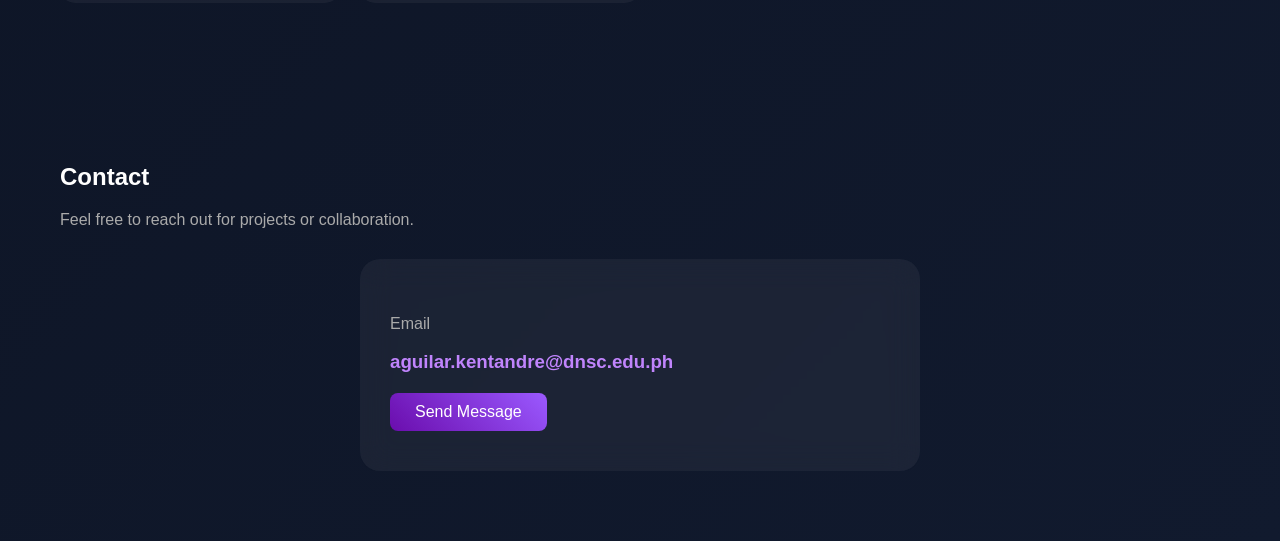
==== commit 9cbe394b: "Update index.html" ====
--- a/index.html
+++ b/index.html
@@ -52,6 +52,15 @@
   </div>
 
  <section id="about">
+   <div class="container">
+    
+    <h2>Education</h2>
+    <p class="section-desc">
+      My academic journey has helped me build a strong foundation in technology,
+      problem-solving, and software development. Here are the schools and programs
+      that have shaped my learning experience.
+    </p>
+     
 <div class="card">
   <img src="images/dnsc.jpg" alt="Davao del Norte State College" class="school-img">
 
@@ -92,7 +101,7 @@
 
         <h3>Food Restaurant Website</h3>
         <p>A Restaurant website for ordering food</p>
-        <a href="https://github.com/kent-andre" target="_blank">View Project</a>
+        <a href="https://github.com/kent-andre/kent-andre.github.io/tree/main/Food%20Restaurant%20Project" target="_blank">View Project</a>
       </div>
 
       <div class="project-card">
@@ -100,7 +109,7 @@
 
         <h3>Clinic Management System</h3>
         <p>A Clinic System using Java & MySQL.</p>
-        <a href="https://github.com/kent-andre" target="_blank">View Project</a>
+        <a href="https://github.com/kent-andre/kent-andre.github.io/tree/main/Clinic_Management_System">View Project</a>
       </div>
 
     </div>
--- a/style.css
+++ b/style.css
@@ -97,6 +97,111 @@
   box-shadow: 0 0 10px violet;
 }
 
+/* ================= MOBILE RESPONSIVE ================= */
+
+@media screen and (max-width: 768px) {
+
+  /* Navbar */
+  .nav-container {
+    flex-direction: column;
+    justify-content: center;
+    gap: 15px;
+    padding: 15px;
+  }
+
+  .logo {
+    font-size: 1.8rem;
+    text-align: center;
+    white-space: nowrap;
+  }
+
+  .nav-links {
+    padding: 0;
+    margin: 0;
+    gap: 15px;
+    justify-content: center;
+    flex-wrap: wrap;
+  }
+
+  .nav-links a {
+    font-size: 0.95rem;
+  }
+
+  /* Hero */
+  .hero {
+    flex-direction: column-reverse;
+    text-align: center;
+    padding: 50px 25px;
+    gap: 30px;
+  }
+
+  .hero-content {
+    width: 100%;
+  }
+
+  .hero-content h1 {
+    font-size: 2.2rem;
+    line-height: 1.2;
+  }
+
+  .hero-content p {
+    font-size: 1rem;
+  }
+
+  /* Profile Picture */
+  .hero-img img {
+    width: 320px;
+    height: 320px;
+    margin: auto;
+  }
+
+  /* Sections */
+  section {
+    padding: 60px 25px;
+  }
+
+  /* Skills */
+  .skills-grid {
+    justify-content: center;
+  }
+
+  .skill-card,
+  .tech-card {
+    width: 100%;
+    max-width: 320px;
+  }
+
+  /* Contact */
+  .contact-card {
+    width: 100%;
+    box-sizing: border-box;
+  }
+}
+
+@media screen and (max-width: 480px) {
+
+  .logo {
+    font-size: 1.5rem;
+  }
+
+  .nav-links {
+    gap: 10px;
+  }
+
+  .nav-links a {
+    font-size: 0.85rem;
+  }
+
+  .hero-content h1 {
+    font-size: 1.8rem;
+  }
+
+  .hero-img img {
+    width: 260px;
+    height: 260px;
+  }
+}
+
 /* HERO */
 .hero {
   display: flex;
@@ -375,3 +480,4 @@
     0 0 10px rgba(138, 43, 226, 0.7),
     0 0 25px rgba(138, 43, 226, 0.5);
 }
+
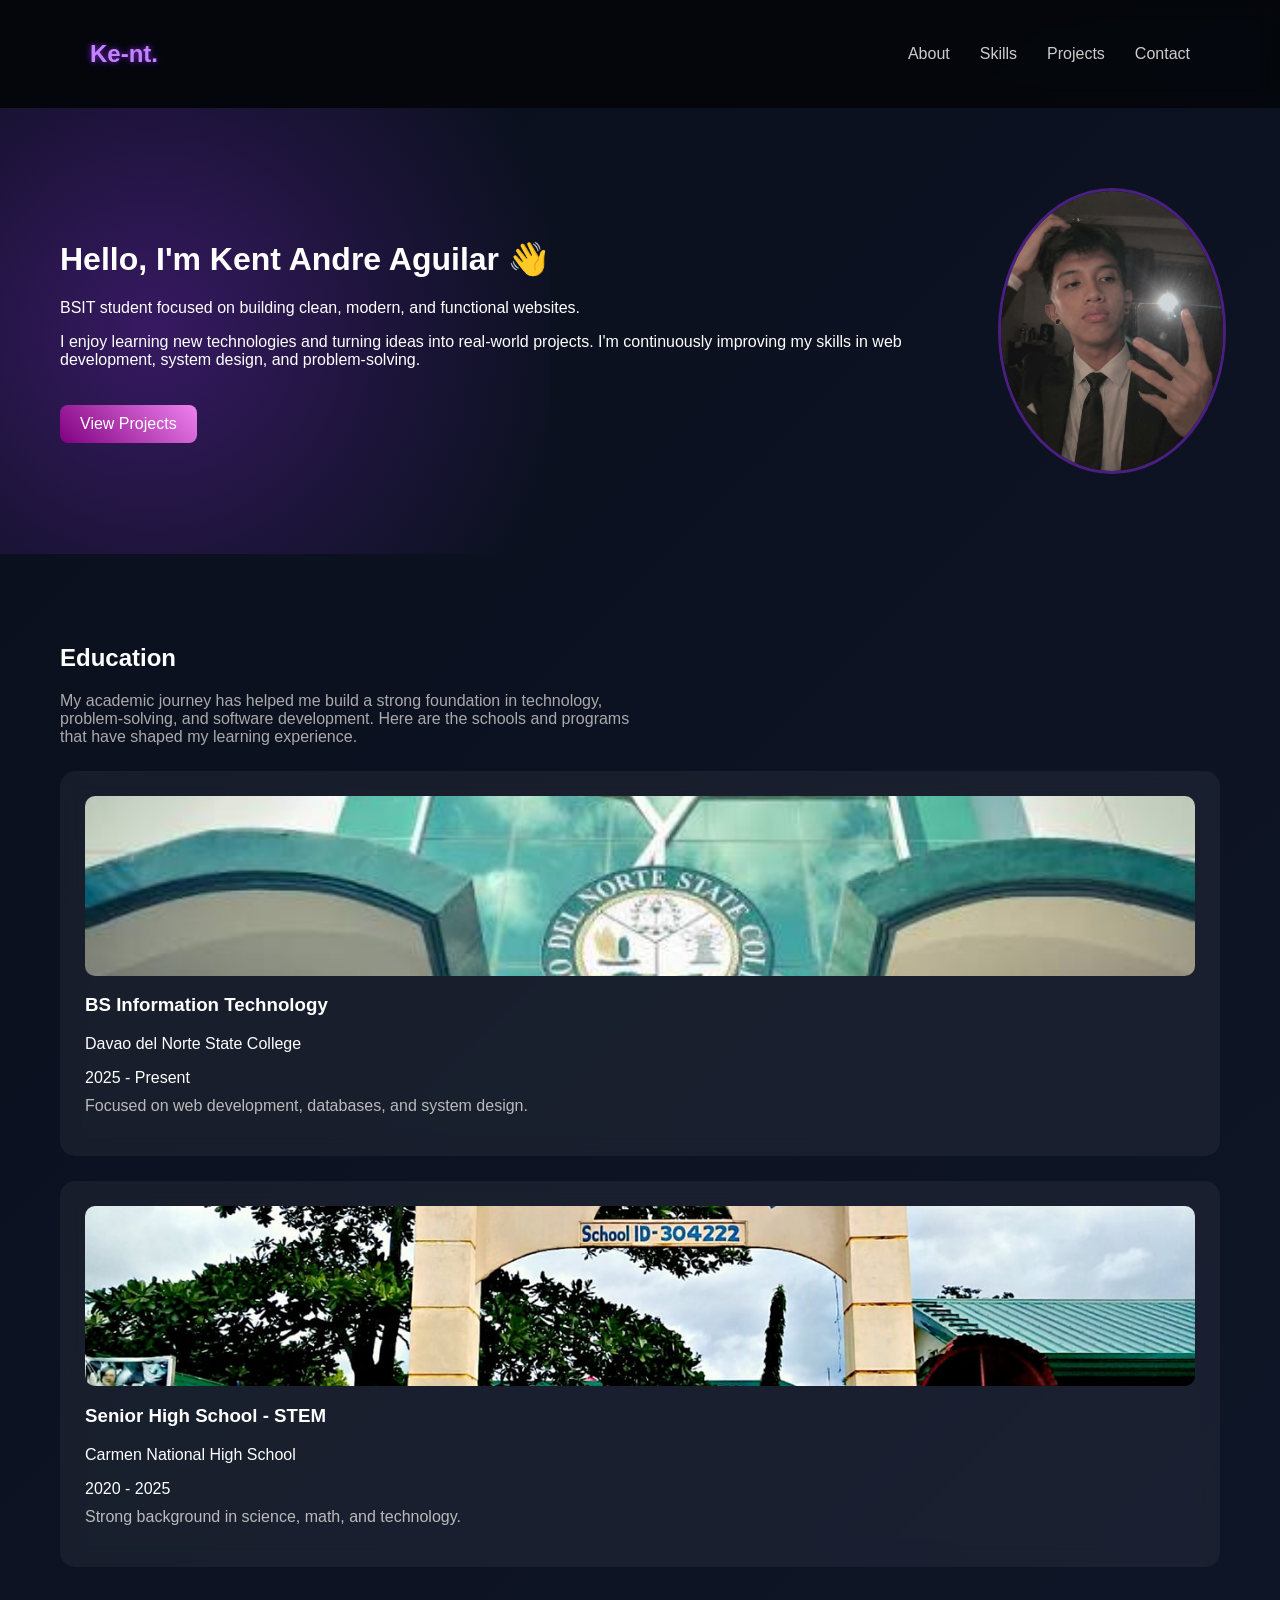
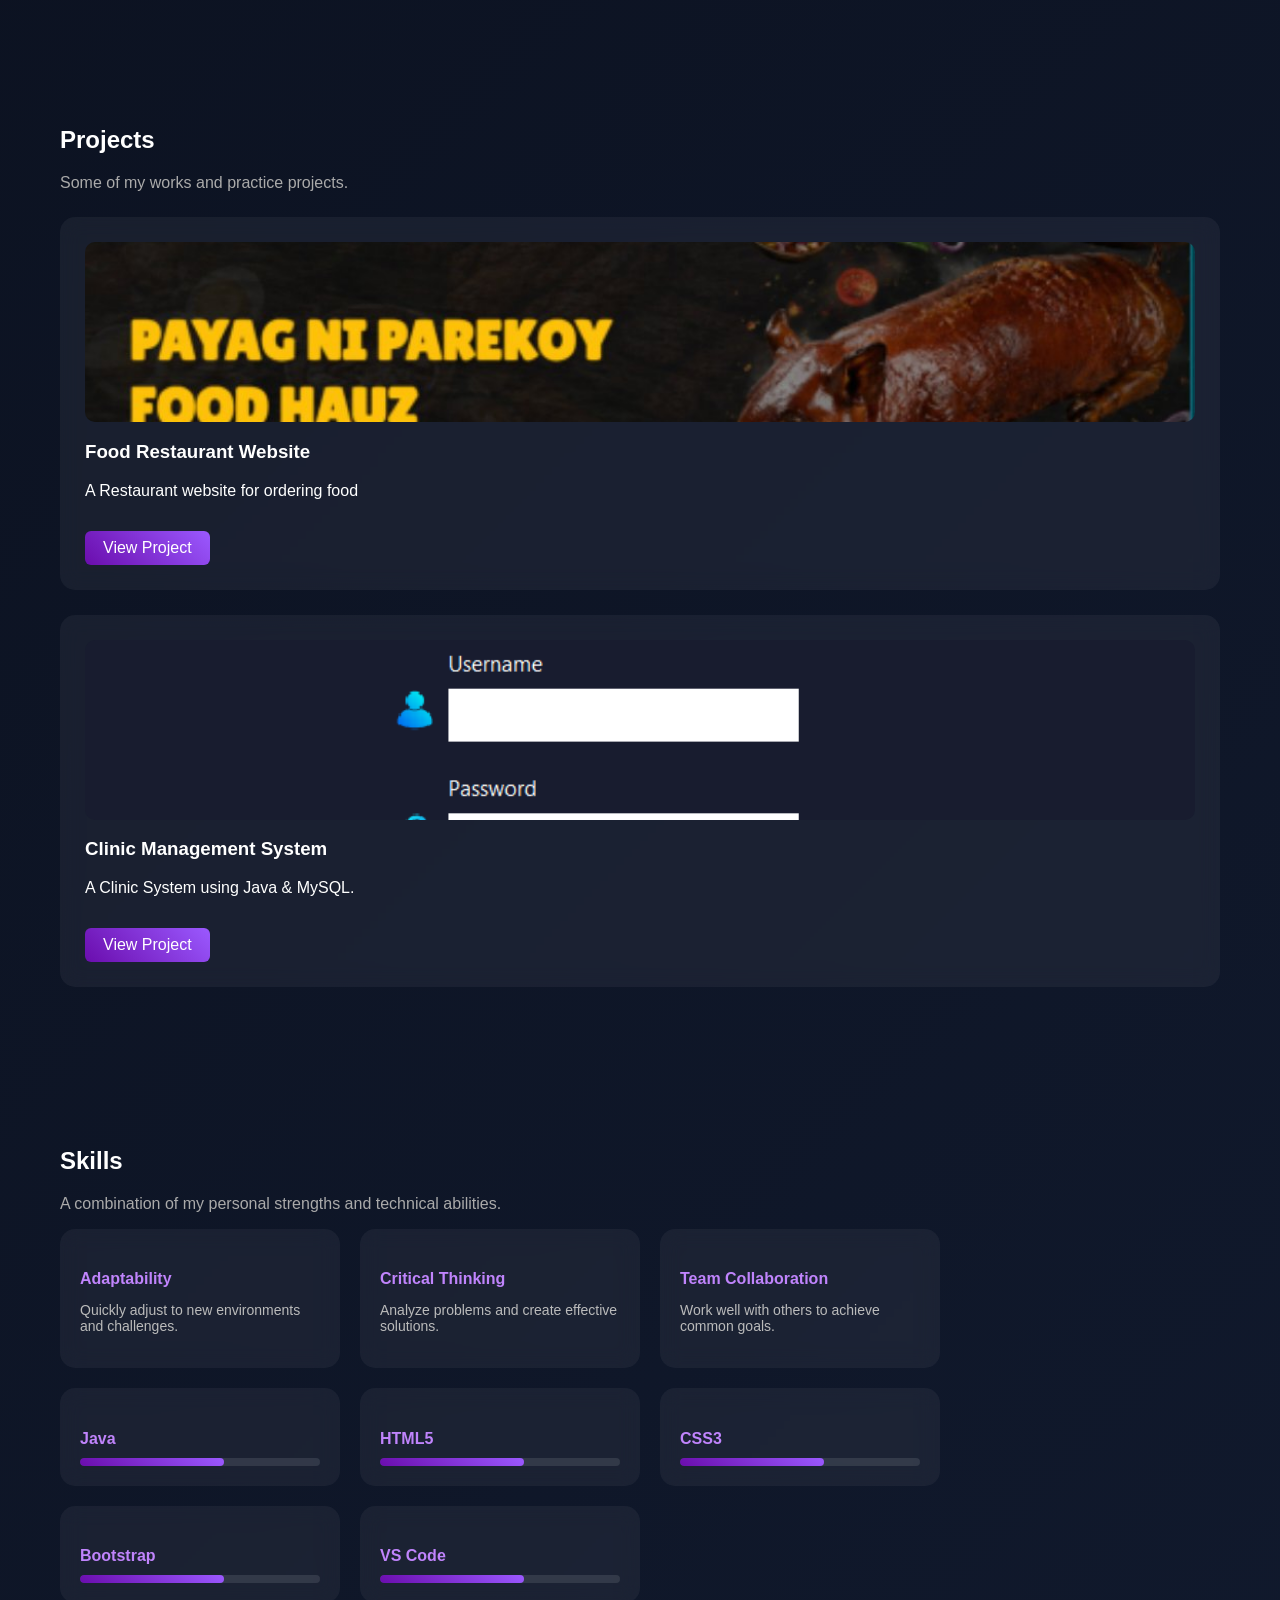
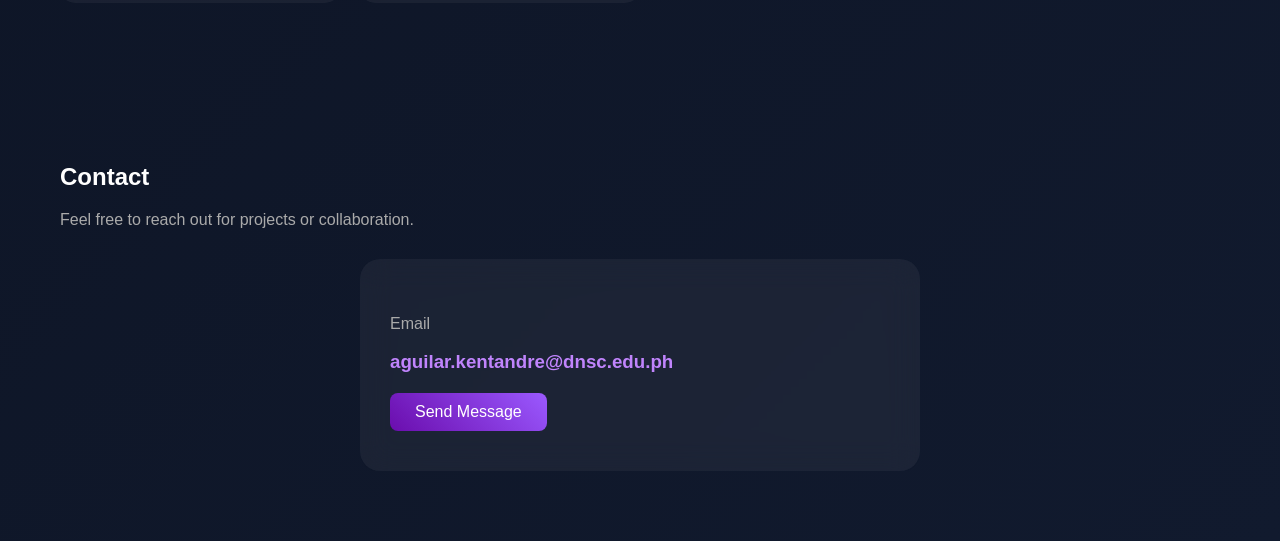
==== commit d1502d24: "Update index.html" ====
--- a/index.html
+++ b/index.html
@@ -17,7 +17,7 @@
 
 <nav class="navbar">
   <div class="container nav-container">
-    <h2 class="logo">Ke-nt</h2>
+    <h2 class="logo">Ke-nt.</h2>
 
     <ul class="nav-links">
       <li><a href="#about">About</a></li>
